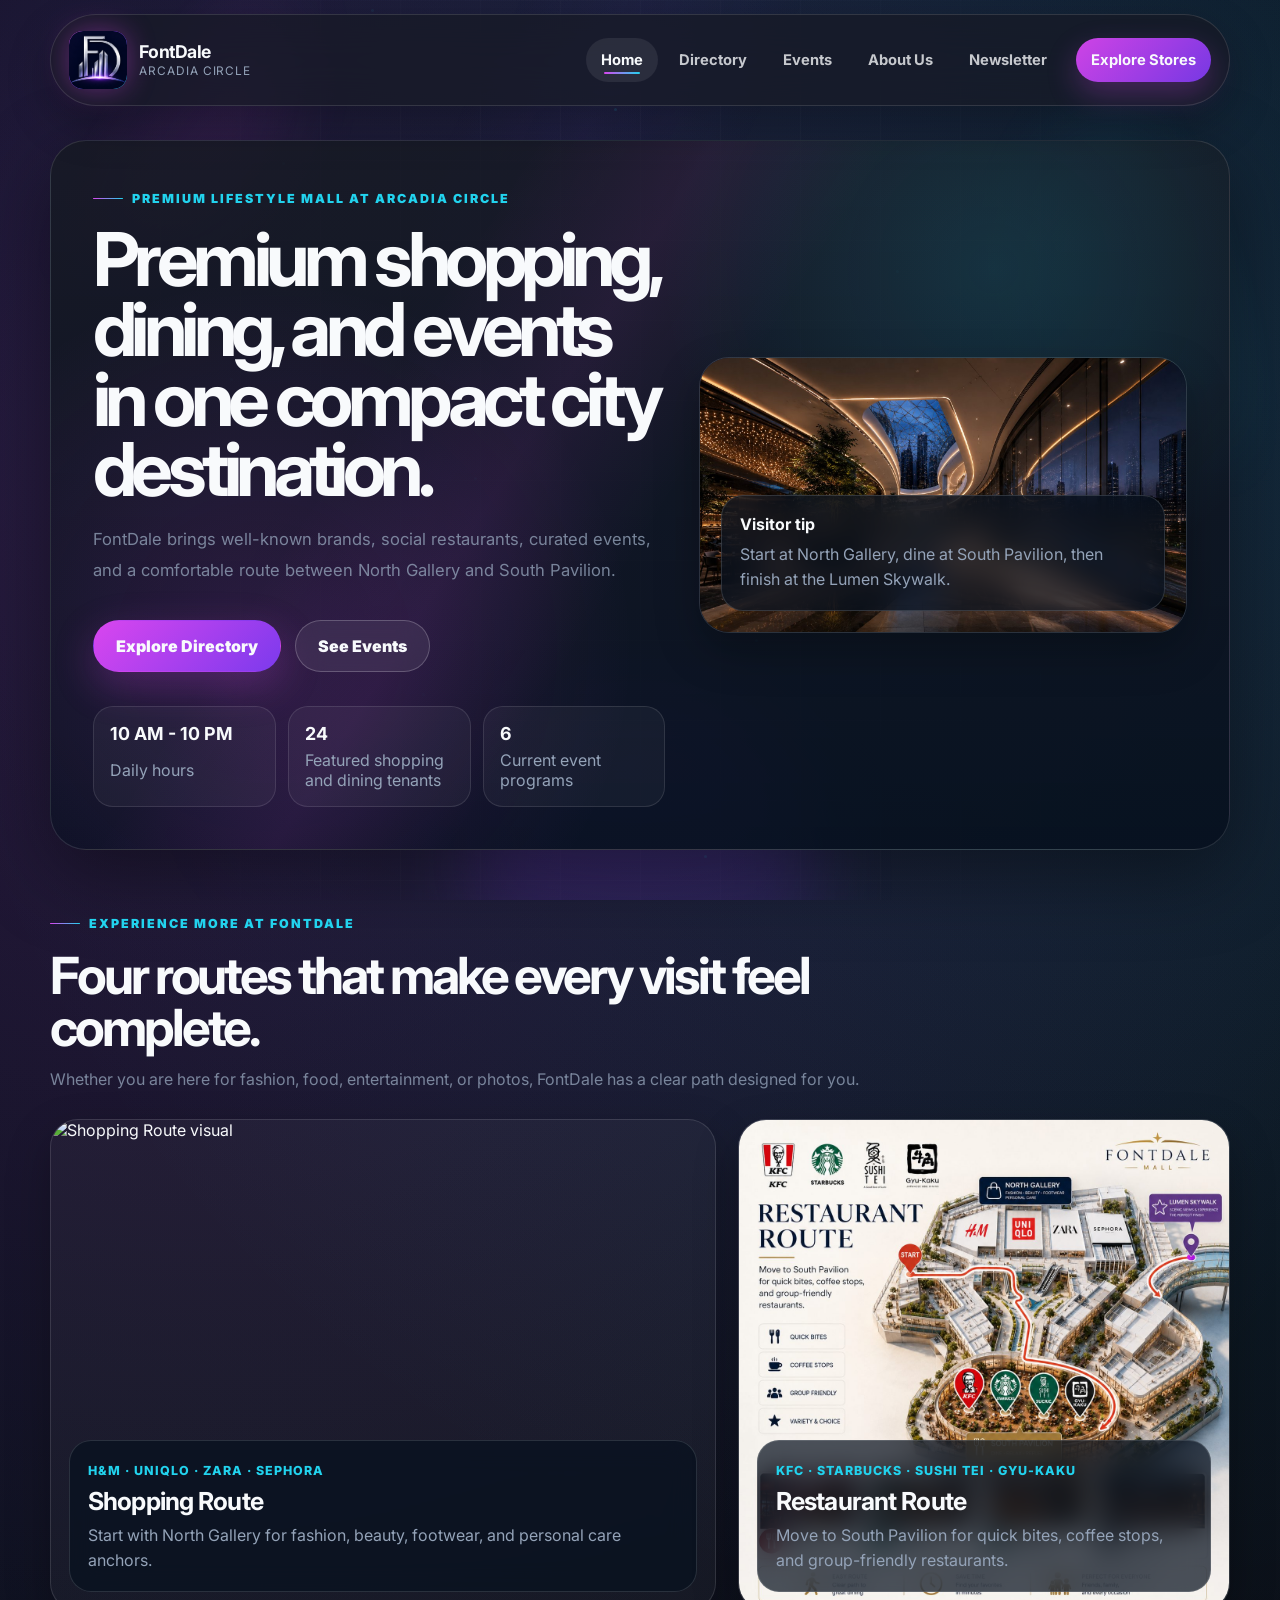
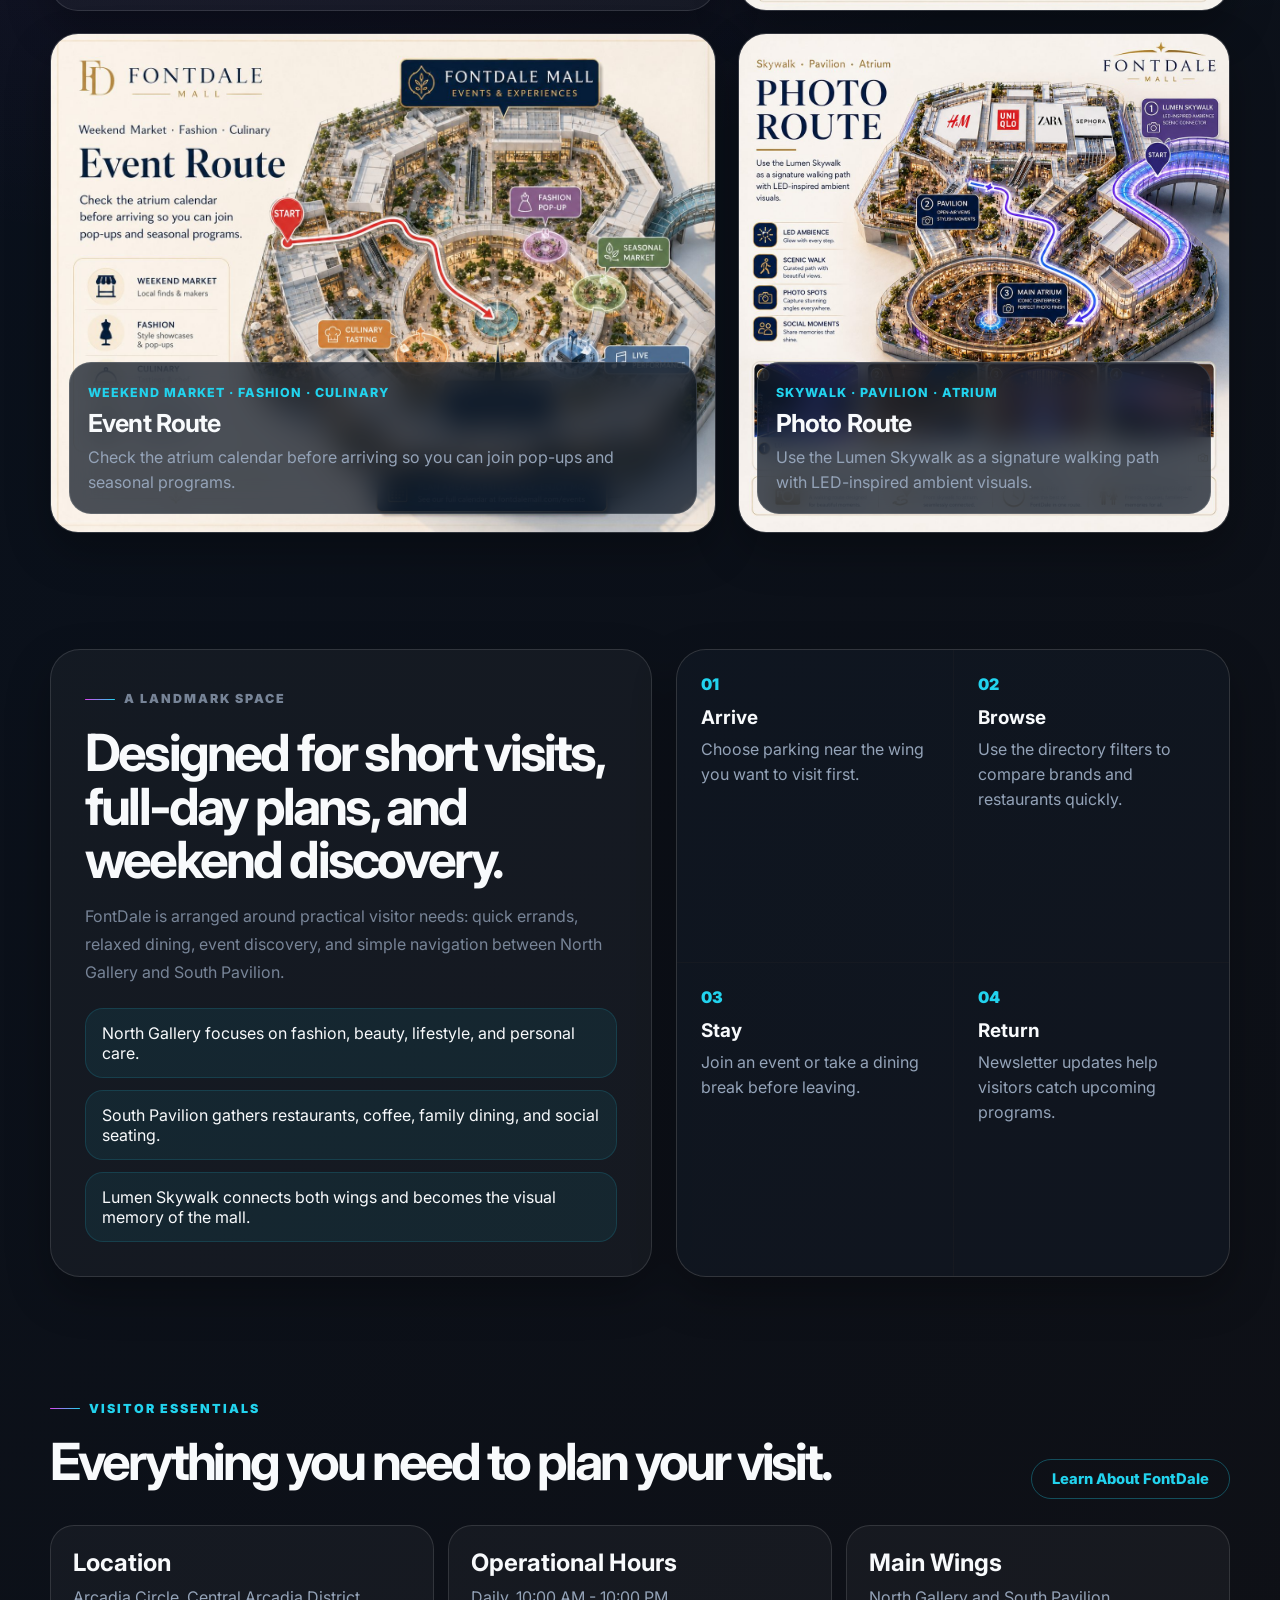
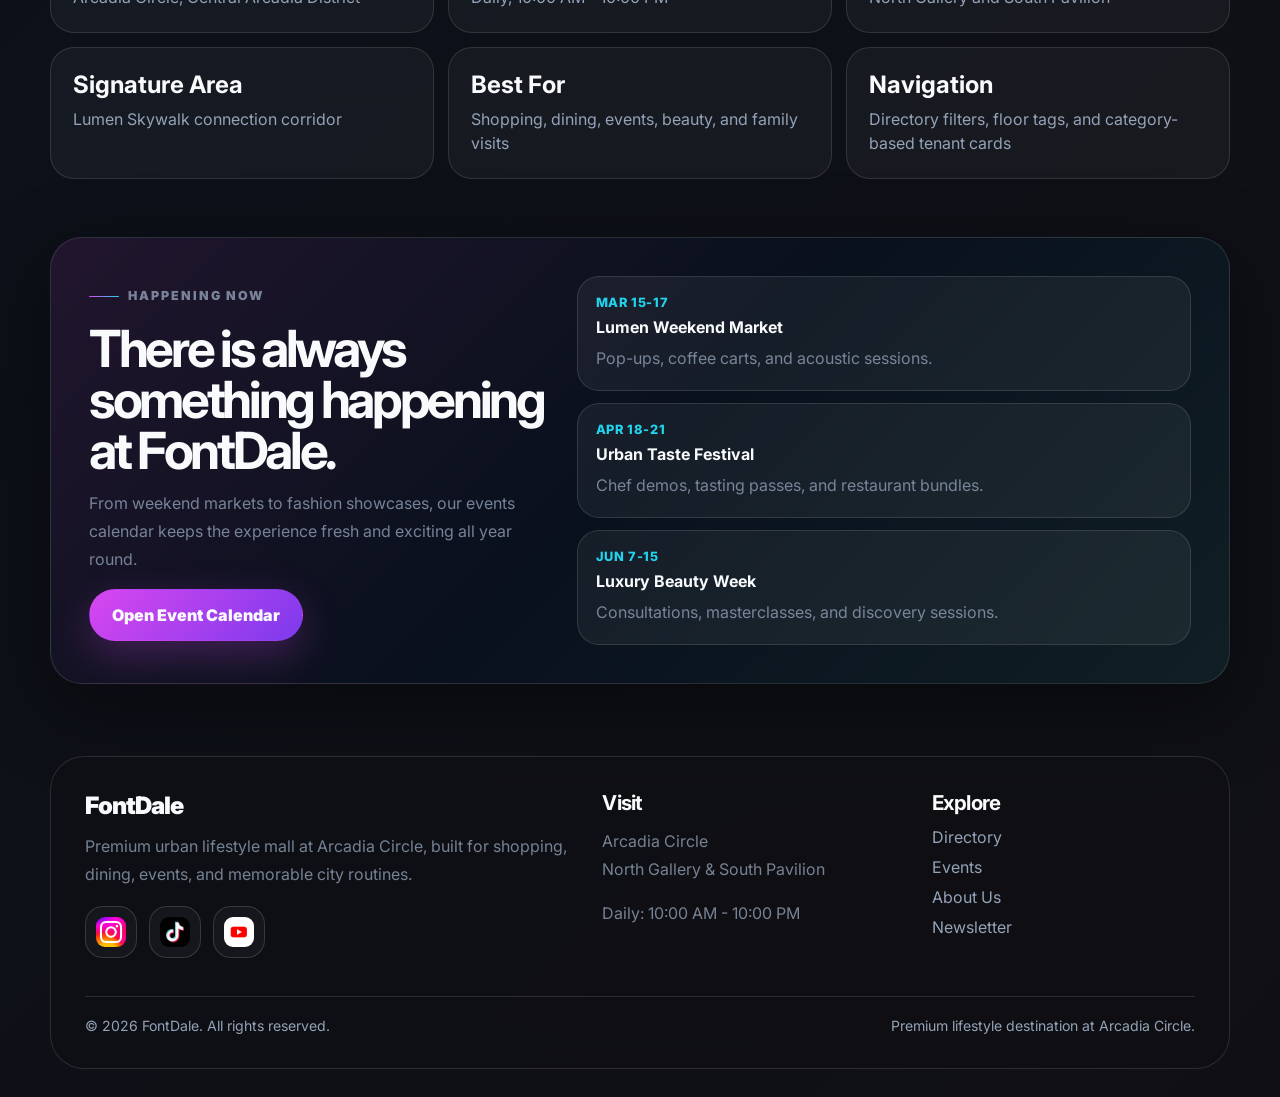
==== index.html @ 08562290 "Add files via upload" ====
<!DOCTYPE html>
<html lang="en">
<head>
  <meta charset="UTF-8">
  <meta name="viewport" content="width=device-width, initial-scale=1.0">
  <meta name="description" content="FontDale is a premium lifestyle mall at Arcadia Circle featuring shopping, dining, events, and the signature Lumen Skywalk experience.">
  <meta property="og:title" content="FontDale — Premium Lifestyle Mall">
  <meta property="og:description" content="Shopping, dining, and events in one compact city destination at Arcadia Circle.">
  <meta property="og:type" content="website">
  <link rel="icon" href="data:image/svg+xml,<svg xmlns='http://www.w3.org/2000/svg' viewBox='0 0 100 100'><rect rx='20' width='100' height='100' fill='%23d946ef'/><text x='50' y='68' text-anchor='middle' font-size='52' font-weight='900' fill='white'>FD</text></svg>">
  <link rel="preconnect" href="https://fonts.googleapis.com">
  <link rel="preconnect" href="https://fonts.gstatic.com" crossorigin>
  <link href="https://fonts.googleapis.com/css2?family=Inter:wght@400;500;600;700;800;900&display=swap" rel="stylesheet">
  <link rel="stylesheet" href="css/style.css">
  <title>Home | FontDale</title>
</head>
<body>
  <div class="ambient-bg" aria-hidden="true">
    <span class="orb orb-one"></span>
    <span class="orb orb-two"></span>
    <span class="orb orb-three"></span>
    <span class="grid-haze"></span>
  </div>
  <header class="site-header compact-header" id="siteHeader">
  <a class="brand" href="index.html" aria-label="FontDale Home">
    <span class="brand-mark">
    <img src="assets/Logo(FontDale)-Ai.png" alt="FontDale Logo" class="brand-logo-img">
</span>
    <span class="brand-copy"><strong>FontDale</strong><small>Arcadia Circle</small></span>
  </a>
  <button class="menu-toggle" id="menuToggle" aria-label="Open navigation" aria-expanded="false">
    <span></span><span></span><span></span>
  </button>
  <nav class="main-nav" id="mainNav" aria-label="Main navigation">
    <a class="nav-link active" href="index.html">Home</a><a class="nav-link " href="directory.html">Directory</a><a class="nav-link " href="events.html">Events</a><a class="nav-link " href="about.html">About Us</a><a class="nav-link " href="newsletter.html">Newsletter</a>
    <a class="nav-cta" href="directory.html">Explore Stores</a>
  </nav>
</header>
<a class="skip-link" href="#main-content">Skip to content</a>
<main id="main-content">
  <section class="fd-hero fd-home-hero reveal-on-scroll">
    <div class="fd-hero-copy">
      <p class="eyebrow">Premium lifestyle mall at Arcadia Circle</p>
      <h1>Premium shopping, dining, and events in one compact city destination.</h1>
      <p class="hero-lead">FontDale brings well-known brands, social restaurants, curated events, and a comfortable route between North Gallery and South Pavilion.</p>
      <div class="hero-actions">
        <a class="btn btn-primary magnetic" href="directory.html">Explore Directory</a>
        <a class="btn btn-secondary magnetic" href="events.html">See Events</a>
      </div>
      <div class="fd-hero-stats">
        <span><strong>10 AM - 10 PM</strong> Daily hours</span>
        <span><strong>24</strong> Featured shopping and dining tenants</span>
        <span><strong>6</strong> Current event programs</span>
      </div>
    </div>
    <div class="fd-hero-visual">
      <img src="assets/VisitorTip(Home).jpg" alt="FontDale mall visual">
      <div class="fd-floating-note shimmer-card">
        <strong>Visitor tip</strong>
        <span>Start at North Gallery, dine at South Pavilion, then finish at the Lumen Skywalk.</span>
      </div>
    </div>
  </section>

  <section class="fd-section reveal-on-scroll">
    <div class="fd-section-title">
      <p class="eyebrow">Experience more at FontDale</p>
      <h2>Four routes that make every visit feel complete.</h2>
      <p>Whether you are here for fashion, food, entertainment, or photos, FontDale has a clear path designed for you.</p>
    </div>
    <div class="fd-card-mosaic">
      <article class="fd-image-card hover-lift reveal-on-scroll">
  <img src="assets/ShoppingRoute(Home)-Ai.png" alt="Shopping Route visual">
  <div>
    <span>H&amp;M · UNIQLO · ZARA · Sephora</span>
    <h3>Shopping Route</h3>
    <p>Start with North Gallery for fashion, beauty, footwear, and personal care anchors.</p>
  </div>
</article><article class="fd-image-card hover-lift reveal-on-scroll">
  <img src="assets/RestaurantRoute(Home)-Ai.jpg" alt="Restaurant Route visual">
  <div>
    <span>KFC · Starbucks · Sushi Tei · Gyu-Kaku</span>
    <h3>Restaurant Route</h3>
    <p>Move to South Pavilion for quick bites, coffee stops, and group-friendly restaurants.</p>
  </div>
</article><article class="fd-image-card hover-lift reveal-on-scroll">
  <img src="assets/EventRoute(Home)-Ai.jpg" alt="Event Route visual">
  <div>
    <span>Weekend Market · Fashion · Culinary</span>
    <h3>Event Route</h3>
    <p>Check the atrium calendar before arriving so you can join pop-ups and seasonal programs.</p>
  </div>
</article><article class="fd-image-card hover-lift reveal-on-scroll">
  <img src="assets/PhotoRoute(Home)-Ai.jpg" alt="Photo Route visual">
  <div>
    <span>Skywalk · Pavilion · Atrium</span>
    <h3>Photo Route</h3>
    <p>Use the Lumen Skywalk as a signature walking path with LED-inspired ambient visuals.</p>
  </div>
</article>
    </div>
  </section>

  <section class="fd-section fd-split-story reveal-on-scroll">
    <div class="fd-story-panel">
      <p class="eyebrow">A landmark space</p>
      <h2>Designed for short visits, full-day plans, and weekend discovery.</h2>
      <p>FontDale is arranged around practical visitor needs: quick errands, relaxed dining, event discovery, and simple navigation between North Gallery and South Pavilion.</p>
      <ul class="fd-check-list">
        <li>North Gallery focuses on fashion, beauty, lifestyle, and personal care.</li>
        <li>South Pavilion gathers restaurants, coffee, family dining, and social seating.</li>
        <li>Lumen Skywalk connects both wings and becomes the visual memory of the mall.</li>
      </ul>
    </div>
    <div class="fd-mini-guide">
      <article><span>01</span><strong>Arrive</strong><p>Choose parking near the wing you want to visit first.</p></article>
      <article><span>02</span><strong>Browse</strong><p>Use the directory filters to compare brands and restaurants quickly.</p></article>
      <article><span>03</span><strong>Stay</strong><p>Join an event or take a dining break before leaving.</p></article>
      <article><span>04</span><strong>Return</strong><p>Newsletter updates help visitors catch upcoming programs.</p></article>
    </div>
  </section>

  <section class="fd-section reveal-on-scroll">
    <div class="fd-section-title inline-title">
      <div>
        <p class="eyebrow">Visitor essentials</p>
        <h2>Everything you need to plan your visit.</h2>
      </div>
      <a href="about.html" class="text-link">Learn About FontDale</a>
    </div>
    <div class="fd-info-grid">
      <article><strong>Location</strong><span>Arcadia Circle, Central Arcadia District</span></article>
      <article><strong>Operational Hours</strong><span>Daily, 10:00 AM - 10:00 PM</span></article>
      <article><strong>Main Wings</strong><span>North Gallery and South Pavilion</span></article>
      <article><strong>Signature Area</strong><span>Lumen Skywalk connection corridor</span></article>
      <article><strong>Best For</strong><span>Shopping, dining, events, beauty, and family visits</span></article>
      <article><strong>Navigation</strong><span>Directory filters, floor tags, and category-based tenant cards</span></article>
    </div>
  </section>

  <section class="fd-section fd-event-preview reveal-on-scroll">
    <div>
      <p class="eyebrow">Happening now</p>
      <h2>There is always something happening at FontDale.</h2>
      <p>From weekend markets to fashion showcases, our events calendar keeps the experience fresh and exciting all year round.</p>
      <a class="btn btn-primary magnetic" href="events.html">Open Event Calendar</a>
    </div>
    <div class="fd-preview-list">
      <article><span>Mar 15-17</span><strong>Lumen Weekend Market</strong><p>Pop-ups, coffee carts, and acoustic sessions.</p></article>
      <article><span>Apr 18-21</span><strong>Urban Taste Festival</strong><p>Chef demos, tasting passes, and restaurant bundles.</p></article>
      <article><span>Jun 7-15</span><strong>Luxury Beauty Week</strong><p>Consultations, masterclasses, and discovery sessions.</p></article>
    </div>
  </section>
</main>
  <footer class="site-footer compact-footer">
  <div class="footer-grid">
    <div>
      <a class="footer-brand" href="index.html">FontDale</a>
      <p>Premium urban lifestyle mall at Arcadia Circle, built for shopping, dining, events, and memorable city routines.</p>
      <div class="social-row" aria-label="Social links">
        <a href="#" aria-label="Instagram">
    <img src="assets/Instagram(Logo).jpg" alt="Instagram">
  </a>

  <a href="#" aria-label="TikTok">
    <img src="assets/Tiktok(Logo).jpg" alt="TikTok">
  </a>

  <a href="#" aria-label="YouTube">
    <img src="assets/Youtube(Logo).jpg" alt="YouTube">
  </a>
      </div>
    </div>
    <div>
      <h3>Visit</h3>
      <p>Arcadia Circle<br>North Gallery &amp; South Pavilion</p>
      <p>Daily: 10:00 AM - 10:00 PM</p>
    </div>
    <div>
      <h3>Explore</h3>
      <a href="directory.html">Directory</a>
      <a href="events.html">Events</a>
      <a href="about.html">About Us</a>
      <a href="newsletter.html">Newsletter</a>
    </div>
  </div>
  <div class="footer-bottom">
    <span>© 2026 FontDale. All rights reserved.</span>
    <span>Premium lifestyle destination at Arcadia Circle.</span>
  </div>
</footer>
<script src="js/script.js"></script>
</body>
</html>
---- css/style.css ----
:root {
  --deep-navy: #07111f;
  --charcoal: #101014;
  --glass: #171a24;
  --magenta: #d946ef;
  --violet: #7c3aed;
  --cyan: #22d3ee;
  --white: #f8fafc;
  --gray: #94a3b8;
  --muted: rgba(148, 163, 184, 0.78);
  --line: rgba(248, 250, 252, 0.12);
  --line-strong: rgba(248, 250, 252, 0.22);
  --shadow: 0 24px 80px rgba(0, 0, 0, 0.42);
  --soft-shadow: 0 18px 44px rgba(0, 0, 0, 0.28);
  --radius-xl: 34px;
  --radius-lg: 26px;
  --radius-md: 18px;
  --header-height: 84px;
  --container: min(1180px, calc(100% - 40px));
}

* {
  box-sizing: border-box;
}

html {
  scroll-behavior: smooth;
}

body {
  margin: 0;
  min-height: 100vh;
  font-family: "Inter", Arial, sans-serif;
  color: var(--white);
  background:
    radial-gradient(circle at 16% 12%, rgba(217, 70, 239, 0.16), transparent 34%),
    radial-gradient(circle at 86% 10%, rgba(34, 211, 238, 0.13), transparent 30%),
    linear-gradient(135deg, var(--deep-navy), var(--charcoal));
  overflow-x: hidden;
}

a {
  color: inherit;
  text-decoration: none;
}

img {
  display: block;
  width: 100%;
  max-width: 100%;
}

button,
input,
select {
  font: inherit;
}

button {
  cursor: pointer;
}

::selection {
  background: rgba(217, 70, 239, 0.42);
  color: var(--white);
}

.skip-link {
  position: fixed;
  top: -100%;
  left: 16px;
  z-index: 100;
  padding: 12px 20px;
  border-radius: 999px;
  color: var(--white);
  background: linear-gradient(135deg, var(--magenta), var(--violet));
  font-weight: 800;
  font-size: 0.92rem;
  transition: top 200ms ease;
}

.skip-link:focus {
  top: 16px;
}

.ambient-bg {
  position: fixed;
  inset: 0;
  z-index: -2;
  overflow: hidden;
  pointer-events: none;
  background:
    linear-gradient(rgba(248, 250, 252, 0.035) 1px, transparent 1px),
    linear-gradient(90deg, rgba(248, 250, 252, 0.035) 1px, transparent 1px);
  background-size: 80px 80px;
  mask-image: radial-gradient(circle at center, black 30%, transparent 82%);
}

.orb {
  position: absolute;
  width: 360px;
  height: 360px;
  border-radius: 999px;
  filter: blur(40px);
  opacity: 0.38;
  animation: orbDrift 14s ease-in-out infinite alternate;
}

.orb-one {
  top: -120px;
  left: -80px;
  background: var(--magenta);
}

.orb-two {
  right: -120px;
  top: 80px;
  background: var(--cyan);
  animation-duration: 17s;
}

.orb-three {
  left: 36%;
  bottom: -160px;
  background: var(--violet);
  animation-duration: 20s;
}

.grid-haze {
  position: absolute;
  inset: 0;
  background: linear-gradient(115deg, transparent 0 30%, rgba(124, 58, 237, 0.08) 38%, transparent 48% 100%);
  animation: ribbonSweep 10s linear infinite;
}

.micro-light {
  position: absolute;
  width: 3px;
  height: 3px;
  border-radius: 50%;
  background: var(--cyan);
  opacity: 0.2;
  animation: microPulse 4.5s ease-in-out infinite;
}

.site-header {
  position: sticky;
  top: 14px;
  z-index: 20;
  width: var(--container);
  min-height: var(--header-height);
  margin: 14px auto 0;
  display: flex;
  align-items: center;
  justify-content: space-between;
  gap: 22px;
  padding: 16px 18px;
  border: 1px solid var(--line);
  border-radius: 999px;
  background: rgba(23, 26, 36, 0.72);
  backdrop-filter: blur(22px);
  box-shadow: var(--soft-shadow);
  transition:
    transform 240ms ease,
    background 240ms ease,
    border-color 240ms ease,
    box-shadow 240ms ease;
}

.site-header.is-scrolled {
  background: rgba(16, 16, 20, 0.86);
  border-color: rgba(34, 211, 238, 0.22);
  box-shadow: 0 18px 60px rgba(0, 0, 0, 0.48);
}

.brand {
  display: inline-flex;
  align-items: center;
  gap: 12px;
  min-width: max-content;
}

.brand-mark {
  display: grid;
  place-items: center;
  width: 52px;
  height: 52px;
  border-radius: 18px;
  font-weight: 900;
  letter-spacing: -0.08em;
  color: var(--white);
  background:
    radial-gradient(circle at 20% 20%, rgba(248, 250, 252, 0.24), transparent 25%),
    linear-gradient(135deg, var(--magenta), var(--violet), var(--cyan));
  box-shadow: 0 0 28px rgba(217, 70, 239, 0.38);
}

.brand-copy {
  display: grid;
  line-height: 1.05;
}

.brand-copy strong {
  font-size: 1.1rem;
  letter-spacing: -0.03em;
}

.brand-copy small {
  margin-top: 4px;
  color: var(--gray);
  font-size: 0.74rem;
  letter-spacing: 0.08em;
  text-transform: uppercase;
}

.main-nav {
  display: flex;
  align-items: center;
  justify-content: flex-end;
  gap: 6px;
}

.nav-link,
.nav-cta {
  position: relative;
  display: inline-flex;
  align-items: center;
  justify-content: center;
  min-height: 44px;
  padding: 0 15px;
  border-radius: 999px;
  color: rgba(248, 250, 252, 0.78);
  font-weight: 700;
  font-size: 0.92rem;
  transition:
    color 220ms ease,
    background 220ms ease,
    transform 220ms ease;
}

.nav-link::after {
  content: "";
  position: absolute;
  left: 18px;
  right: 18px;
  bottom: 8px;
  height: 2px;
  border-radius: 2px;
  background: linear-gradient(90deg, var(--magenta), var(--cyan));
  transform: scaleX(0);
  transform-origin: center;
  transition: transform 220ms ease;
}

.nav-link:hover,
.nav-link.active {
  color: var(--white);
  background: rgba(248, 250, 252, 0.08);
}

.nav-link:hover::after,
.nav-link.active::after {
  transform: scaleX(1);
}

.nav-cta {
  margin-left: 8px;
  color: var(--white);
  background: linear-gradient(135deg, rgba(217, 70, 239, 0.95), rgba(124, 58, 237, 0.95));
  box-shadow: 0 12px 30px rgba(217, 70, 239, 0.26);
}

.nav-cta:hover {
  transform: translateY(-2px);
  box-shadow: 0 16px 36px rgba(34, 211, 238, 0.18);
}

.menu-toggle {
  display: none;
  width: 48px;
  height: 48px;
  border: 1px solid var(--line);
  border-radius: 16px;
  color: var(--white);
  background: rgba(248, 250, 252, 0.06);
}

.menu-toggle span {
  display: block;
  width: 20px;
  height: 2px;
  margin: 5px auto;
  border-radius: 999px;
  background: var(--white);
  transition: transform 220ms ease, opacity 220ms ease;
}

.menu-toggle.is-active span:nth-child(1) {
  transform: translateY(7px) rotate(45deg);
}

.menu-toggle.is-active span:nth-child(2) {
  opacity: 0;
}

.menu-toggle.is-active span:nth-child(3) {
  transform: translateY(-7px) rotate(-45deg);
}

main {
  position: relative;
}

.section-pad,
.newsletter-layout {
  width: var(--container);
  margin-inline: auto;
}


.eyebrow {
  display: inline-flex;
  align-items: center;
  gap: 9px;
  margin: 0 0 16px;
  color: var(--cyan);
  font-size: 0.78rem;
  font-weight: 900;
  letter-spacing: 0.16em;
  text-transform: uppercase;
}

.eyebrow::before {
  content: "";
  width: 30px;
  height: 1px;
  border-radius: 999px;
  background: linear-gradient(90deg, var(--magenta), var(--cyan));
}

h1,
h2,
h3,
p {
  margin-top: 0;
}

h1 {
  margin-bottom: 22px;
  font-size: clamp(3rem, 7vw, 6.6rem);
  line-height: 0.93;
  letter-spacing: -0.085em;
}

h2 {
  margin-bottom: 14px;
  font-size: clamp(2rem, 4vw, 4.4rem);
  line-height: 0.96;
  letter-spacing: -0.065em;
}

h3 {
  margin-bottom: 10px;
  font-size: 1.28rem;
  line-height: 1.15;
  letter-spacing: -0.035em;
}

p {
  color: var(--muted);
  line-height: 1.75;
}

.hero-lead {
  max-width: 650px;
  font-size: 1.13rem;
}

.hero-actions {
  display: flex;
  align-items: center;
  flex-wrap: wrap;
  gap: 14px;
  margin: 34px 0;
}

.btn {
  position: relative;
  isolation: isolate;
  display: inline-flex;
  align-items: center;
  justify-content: center;
  min-height: 52px;
  padding: 0 22px;
  border-radius: 999px;
  border: 1px solid transparent;
  overflow: hidden;
  font-weight: 900;
  transition:
    transform 220ms ease,
    box-shadow 220ms ease,
    border-color 220ms ease;
}

.btn::before {
  content: "";
  position: absolute;
  inset: 0;
  z-index: -1;
  opacity: 0;
  background: linear-gradient(90deg, transparent, rgba(248, 250, 252, 0.35), transparent);
  transform: translateX(-100%);
  transition: opacity 220ms ease;
}

.btn:hover::before {
  opacity: 1;
  animation: sheen 900ms ease;
}

.btn-primary {
  color: var(--white);
  background: linear-gradient(135deg, var(--magenta), var(--violet));
  box-shadow: 0 14px 40px rgba(217, 70, 239, 0.25);
}

.btn-secondary {
  color: var(--white);
  border-color: var(--line-strong);
  background: rgba(248, 250, 252, 0.07);
  backdrop-filter: blur(14px);
}

.btn:hover {
  transform: translateY(-3px);
}

.section-pad {
  padding: 70px 0;
}

.filter-bar {
  display: flex;
  justify-content: center;
  flex-wrap: wrap;
  gap: 10px;
  margin-top: 30px;
}

.filter-chip {
  min-height: 44px;
  padding: 0 18px;
  border: 1px solid var(--line);
  border-radius: 999px;
  color: var(--white);
  background: rgba(248, 250, 252, 0.07);
  transition:
    transform 220ms ease,
    background 220ms ease,
    border-color 220ms ease,
    box-shadow 220ms ease;
}

.filter-chip:hover,
.filter-chip.active {
  transform: translateY(-2px);
  border-color: rgba(34, 211, 238, 0.46);
  background: linear-gradient(135deg, rgba(217, 70, 239, 0.30), rgba(34, 211, 238, 0.16));
  box-shadow: 0 12px 26px rgba(34, 211, 238, 0.12);
}

.directory-section {
  transition: opacity 260ms ease, transform 260ms ease;
}

.directory-section.is-hidden {
  display: none;
}


.directory-card {
  border-radius: var(--radius-lg);
  overflow: hidden;
  transform-origin: center;
  transition:
    opacity 250ms ease,
    transform 250ms ease,
    border-color 250ms ease,
    box-shadow 250ms ease;
}

.directory-card:hover {
  border-color: rgba(34, 211, 238, 0.28);
  box-shadow: 0 28px 80px rgba(0, 0, 0, 0.42);
}

.directory-card.is-filtered-out {
  opacity: 0.18;
  transform: scale(0.98);
}

.category-label {
  display: inline-flex;
  margin-bottom: 12px;
  padding: 7px 10px;
  border-radius: 999px;
  color: var(--cyan);
  background: rgba(34, 211, 238, 0.08);
  border: 1px solid rgba(34, 211, 238, 0.18);
  font-size: 0.75rem;
  font-weight: 900;
}

.text-link {
  display: inline-flex;
  align-items: center;
  gap: 6px;
  padding: 10px 20px;
  border-radius: 999px;
  border: 1px solid rgba(34, 211, 238, 0.32);
  color: var(--cyan);
  font-weight: 800;
  font-size: 0.92rem;
  white-space: nowrap;
  transition: transform 220ms ease, background 220ms ease, color 220ms ease, border-color 220ms ease;
}

.text-link:hover {
  transform: translateY(-2px);
  background: rgba(34, 211, 238, 0.10);
  border-color: rgba(34, 211, 238, 0.52);
  color: var(--white);
}

.compact-footer {
  margin-top: 48px;
}

.newsletter-layout {
  display: grid;
  grid-template-columns: 0.9fr 1.1fr;
  gap: 38px;
  align-items: start;
  padding-top: 90px;
}

.newsletter-copy {
  position: sticky;
  top: 120px;
}

.newsletter-copy h1 {
  font-size: clamp(3rem, 6vw, 5.8rem);
}

.newsletter-copy img {
  margin: 26px 0 20px;
}

.hint-stack {
  display: grid;
  gap: 10px;
}

.hint-stack span {
  padding: 13px 15px;
  border: 1px solid var(--line);
  border-radius: 16px;
  color: var(--gray);
  background: rgba(248, 250, 252, 0.05);
}

.newsletter-form {
  display: grid;
  gap: 18px;
  padding: 30px;
  border-radius: var(--radius-xl);
  border: 1px solid rgba(248, 250, 252, 0.12);
  background:
    radial-gradient(circle at 80% 10%, rgba(217, 70, 239, 0.10), transparent 40%),
    rgba(255, 255, 255, 0.035);
  box-shadow: var(--soft-shadow);
}

.form-submit {
  width: 100%;
  margin-top: 8px;
}

.newsletter-form h2 {
  font-size: clamp(1.8rem, 3vw, 2.8rem);
}

.form-group {
  display: grid;
  gap: 9px;
}

.form-group label,
.preference-group legend {
  color: var(--white);
  font-weight: 800;
}

.form-group input,
.form-group select {
  width: 100%;
  min-height: 54px;
  padding: 0 16px;
  border: 1px solid var(--line);
  border-radius: 16px;
  color: var(--white);
  outline: none;
  background: rgba(7, 17, 31, 0.58);
  transition:
    border-color 220ms ease,
    box-shadow 220ms ease,
    background 220ms ease;
}

.form-group input:focus,
.form-group select:focus {
  border-color: rgba(34, 211, 238, 0.58);
  box-shadow: 0 0 0 4px rgba(34, 211, 238, 0.12);
  background: rgba(7, 17, 31, 0.84);
}

.form-group input.has-error,
.form-group select.has-error {
  border-color: rgba(217, 70, 239, 0.92);
  box-shadow: 0 0 0 4px rgba(217, 70, 239, 0.12);
}

.preference-group {
  margin: 0;
  padding: 16px;
  border: 1px solid var(--line);
  border-radius: 18px;
}

.preference-group label,
.check-group label {
  display: flex;
  align-items: center;
  gap: 10px;
  color: var(--gray);
  font-weight: 700;
}

.preference-group input,
.check-group input {
  width: 18px;
  min-height: 18px;
  accent-color: var(--magenta);
}

.error-message {
  min-height: 18px;
  color: #f0abfc;
  font-size: 0.82rem;
}

.success-box {
  display: none;
  padding: 16px;
  border: 1px solid rgba(34, 211, 238, 0.32);
  border-radius: 18px;
  color: var(--white);
  background: rgba(34, 211, 238, 0.10);
}

.success-box.is-visible {
  display: block;
  animation: successPop 420ms ease both;
}

.site-footer {
  width: var(--container);
  margin: 72px auto 28px;
  padding: 34px;
  border: 1px solid var(--line);
  border-radius: 34px;
  background: rgba(16, 16, 20, 0.72);
  backdrop-filter: blur(18px);
}

.footer-grid {
  display: grid;
  grid-template-columns: 1.3fr 0.8fr 0.7fr;
  gap: 28px;
}

.footer-brand {
  display: inline-flex;
  margin-bottom: 12px;
  font-size: 1.5rem;
  font-weight: 900;
  letter-spacing: -0.04em;
}

.site-footer h3 {
  margin-bottom: 12px;
}

.site-footer a:not(.footer-brand) {
  display: block;
  margin-bottom: 10px;
  color: var(--gray);
  transition: color 220ms ease, transform 220ms ease;
}

.site-footer a:not(.footer-brand):hover {
  color: var(--cyan);
  transform: translateX(3px);
}

.social-row {
  display: flex;
  gap: 10px;
  margin-top: 18px;
}

.social-row a {
  display: grid !important;
  place-items: center;
  width: 42px;
  height: 42px;
  border: 1px solid var(--line);
  border-radius: 15px;
  color: var(--white) !important;
  background: rgba(248, 250, 252, 0.06);
}

.footer-bottom {
  display: flex;
  justify-content: space-between;
  gap: 18px;
  margin-top: 28px;
  padding-top: 20px;
  border-top: 1px solid var(--line);
  color: var(--gray);
  font-size: 0.88rem;
}

.reveal-on-scroll {
  opacity: 0;
  transform: translateY(26px) scale(0.985);
  transition:
    opacity 640ms ease var(--reveal-delay, 0ms),
    transform 640ms ease var(--reveal-delay, 0ms);
}

.reveal-on-scroll.is-visible {
  opacity: 1;
  transform: translateY(0) scale(1);
}

.hover-lift {
  transition:
    transform 240ms ease,
    border-color 240ms ease,
    box-shadow 240ms ease;
}

.hover-lift:hover {
  transform: translateY(-8px);
}

.float-slow {
  animation: floatSlow 6.8s ease-in-out infinite;
}

.shimmer-card {
  overflow: hidden;
}

.shimmer-card::after {
  content: "";
  position: absolute;
  inset: -20% auto -20% -40%;
  width: 34%;
  background: linear-gradient(90deg, transparent, rgba(248, 250, 252, 0.16), transparent);
  transform: rotate(12deg);
  animation: shimmerPass 3.6s ease-in-out infinite;
}

.pulse-in {
  animation: pulseIn 340ms ease both;
}

@keyframes orbDrift {
  from {
    transform: translate3d(0, 0, 0) scale(1);
  }
  to {
    transform: translate3d(40px, 34px, 0) scale(1.12);
  }
}

@keyframes ribbonSweep {
  from {
    transform: translateX(-12%);
  }
  to {
    transform: translateX(12%);
  }
}

@keyframes microPulse {
  0%, 100% {
    opacity: 0.12;
    transform: scale(0.8);
  }
  50% {
    opacity: 0.66;
    transform: scale(1.8);
  }
}

@keyframes sheen {
  from {
    transform: translateX(-100%);
  }
  to {
    transform: translateX(100%);
  }
}

@keyframes floatSlow {
  0%, 100% {
    transform: translateY(0) rotate(0deg);
  }
  50% {
    transform: translateY(-14px) rotate(0.6deg);
  }
}

@keyframes slowGlow {
  from {
    opacity: 0.35;
    transform: translateX(-4%) rotate(-7deg);
  }
  to {
    opacity: 0.85;
    transform: translateX(8%) rotate(-7deg);
  }
}

@keyframes shimmerPass {
  0% {
    transform: translateX(0) rotate(12deg);
    opacity: 0;
  }
  30% {
    opacity: 1;
  }
  100% {
    transform: translateX(420%) rotate(12deg);
    opacity: 0;
  }
}

@keyframes pulseIn {
  from {
    transform: scale(0.98);
    opacity: 0.6;
  }
  to {
    transform: scale(1);
    opacity: 1;
  }
}

@keyframes successPop {
  from {
    transform: translateY(10px) scale(0.98);
    opacity: 0;
  }
  to {
    transform: translateY(0) scale(1);
    opacity: 1;
  }
}

@media screen and (max-width: 980px) {
  :root {
    --container: min(100% - 28px, 760px);
  }

  .site-header {
    border-radius: 26px;
    align-items: center;
  }

  .menu-toggle {
    display: block;
  }

  .main-nav {
    position: absolute;
    left: 0;
    right: 0;
    top: calc(100% + 12px);
    display: grid;
    gap: 8px;
    padding: 14px;
    border: 1px solid var(--line);
    border-radius: 26px;
    background: rgba(16, 16, 20, 0.96);
    box-shadow: var(--shadow);
    transform: translateY(-10px) scale(0.98);
    opacity: 0;
    pointer-events: none;
    transition: opacity 220ms ease, transform 220ms ease;
  }

  .main-nav.is-open {
    opacity: 1;
    transform: translateY(0) scale(1);
    pointer-events: auto;
  }

  .nav-link,
  .nav-cta {
    width: 100%;
    justify-content: flex-start;
  }

  .nav-cta {
    margin-left: 0;
  }


  .newsletter-layout {
    grid-template-columns: 1fr;
    padding-top: 60px;
  }

  .newsletter-copy {
    position: static;
  }

  .footer-grid {
    grid-template-columns: 1fr;
  }

  .footer-bottom {
    flex-direction: column;
  }
}

@media screen and (max-width: 540px) {
  :root {
    --container: min(100% - 22px, 390px);
    --header-height: 74px;
  }

  body {
    background:
      radial-gradient(circle at 50% 0%, rgba(217, 70, 239, 0.18), transparent 32%),
      linear-gradient(135deg, var(--deep-navy), var(--charcoal));
  }

  .site-header {
    top: 10px;
    margin-top: 10px;
    padding: 12px;
    min-height: 70px;
  }

  .brand-mark {
    width: 46px;
    height: 46px;
    border-radius: 16px;
  }

  .brand-copy small {
    display: none;
  }


  h1 {
    font-size: clamp(2.7rem, 16vw, 4.2rem);
    letter-spacing: -0.075em;
  }

  h2 {
    font-size: clamp(2rem, 12vw, 3.1rem);
  }

  .hero-lead {
    font-size: 1rem;
  }

  .hero-actions,
  .filter-bar {
    align-items: stretch;
  }

  .hero-actions .btn,
  .filter-chip {
    width: 100%;
  }


  .section-pad {
    padding: 48px 0;
  }


  .filter-bar {
    justify-content: stretch;
  }




  .newsletter-layout {
    padding-top: 48px;
    gap: 24px;
  }

  .newsletter-form {
    padding: 20px;
  }

  .hint-stack span {
    font-size: 0.88rem;
  }

  .text-link {
    width: 100%;
    justify-content: center;
  }
}

@media (prefers-reduced-motion: reduce) {
  *,
  *::before,
  *::after {
    animation-duration: 0.001ms !important;
    animation-iteration-count: 1 !important;
    scroll-behavior: auto !important;
    transition-duration: 0.001ms !important;
  }
}

.compact-header {
  top: 10px;
}

.fd-section {
  width: var(--container);
  margin: 0 auto;
  padding: 58px 0;
}

.fd-hero {
  width: var(--container);
  margin: 34px auto 0;
  min-height: 560px;
  display: grid;
  grid-template-columns: 1.08fr 0.92fr;
  align-items: center;
  gap: 34px;
  padding: 42px;
  border: 1px solid rgba(248, 250, 252, 0.12);
  border-radius: 36px;
  background:
    radial-gradient(circle at 80% 18%, rgba(34, 211, 238, 0.13), transparent 30%),
    radial-gradient(circle at 18% 72%, rgba(217, 70, 239, 0.14), transparent 34%),
    linear-gradient(180deg, rgba(23, 26, 36, 0.86), rgba(7, 17, 31, 0.92));
  box-shadow: var(--shadow);
  overflow: hidden;
  position: relative;
}

.fd-hero::before {
  content: "";
  position: absolute;
  inset: 0;
  background: linear-gradient(122deg, transparent 0 30%, rgba(217, 70, 239, 0.08), transparent 52% 100%);
  animation: fdHeroRibbon 11s ease-in-out infinite alternate;
  pointer-events: none;
}

.fd-hero-copy,
.fd-hero-visual,
.fd-directory-toolbox,
.fd-event-agenda {
  position: relative;
  z-index: 1;
}

.fd-hero-copy h1 {
  margin: 0 0 20px;
  font-size: clamp(2.7rem, 5.8vw, 5.8rem);
  line-height: 0.94;
  letter-spacing: -0.075em;
  max-width: 930px;
}

.fd-hero-copy .hero-lead {
  max-width: 720px;
  color: var(--muted);
  font-size: 1.04rem;
  line-height: 1.85;
}

.fd-hero-stats {
  display: grid;
  grid-template-columns: repeat(3, 1fr);
  gap: 12px;
  margin-top: 28px;
}

.fd-hero-stats span {
  display: grid;
  gap: 6px;
  padding: 16px;
  border: 1px solid rgba(248, 250, 252, 0.11);
  border-radius: 20px;
  background: rgba(255, 255, 255, 0.04);
  color: var(--gray);
  min-height: 86px;
}

.fd-hero-stats strong {
  color: var(--white);
  font-size: 1.12rem;
}

.fd-hero-visual {
  position: relative;
}

.fd-hero-visual img {
  border-radius: 30px;
  border: 1px solid rgba(248, 250, 252, 0.12);
  box-shadow: var(--soft-shadow);
  animation: fdFloat 7s ease-in-out infinite;
}

.fd-floating-note {
  position: absolute;
  left: 22px;
  right: 22px;
  bottom: 22px;
  display: grid;
  gap: 8px;
  padding: 18px;
  border-radius: 22px;
  border: 1px solid rgba(248, 250, 252, 0.14);
  background: rgba(7, 17, 31, 0.72);
  backdrop-filter: blur(14px);
}

.fd-floating-note span {
  color: var(--gray);
  line-height: 1.55;
}

.fd-section-title {
  max-width: 860px;
  margin-bottom: 26px;
}

.fd-section-title h2 {
  margin: 0 0 12px;
  font-size: clamp(2rem, 4vw, 3.6rem);
  line-height: 1;
  letter-spacing: -0.06em;
}

.fd-section-title p:not(.eyebrow) {
  color: var(--muted);
  line-height: 1.75;
}

.inline-title {
  max-width: none;
  display: flex;
  align-items: end;
  justify-content: space-between;
  gap: 22px;
}

.fd-card-mosaic {
  display: grid;
  grid-template-columns: 1.15fr 0.85fr;
  gap: 22px;
}

.fd-card-mosaic .fd-image-card:nth-child(1),
.fd-card-mosaic .fd-image-card:nth-child(4) {
  min-height: 360px;
}

.fd-card-mosaic .fd-image-card:nth-child(2),
.fd-card-mosaic .fd-image-card:nth-child(3) {
  min-height: 250px;
}

.fd-image-card {
  position: relative;
  overflow: hidden;
  min-height: 300px;
  border-radius: 28px;
  border: 1px solid rgba(248, 250, 252, 0.12);
  background: rgba(255, 255, 255, 0.035);
  box-shadow: var(--soft-shadow);
}

.fd-image-card img {
  height: 100%;
  min-height: inherit;
  object-fit: cover;
  transition: transform 520ms ease, filter 520ms ease;
}

.fd-image-card:hover img {
  transform: scale(1.045);
  filter: saturate(1.16) contrast(1.06);
}

.fd-image-card div {
  position: absolute;
  left: 18px;
  right: 18px;
  bottom: 18px;
  padding: 18px;
  border-radius: 22px;
  background: rgba(7, 17, 31, 0.72);
  border: 1px solid rgba(248, 250, 252, 0.13);
  backdrop-filter: blur(14px);
}

.fd-image-card span {
  display: inline-flex;
  color: var(--cyan);
  font-size: 0.78rem;
  font-weight: 800;
  letter-spacing: 0.08em;
  text-transform: uppercase;
}

.fd-image-card h3 {
  margin: 8px 0 8px;
  font-size: 1.55rem;
}

.fd-image-card p {
  margin: 0;
  color: var(--gray);
  line-height: 1.55;
}

.fd-split-story {
  display: grid;
  grid-template-columns: 1fr 0.92fr;
  gap: 24px;
  align-items: stretch;
}

.fd-story-panel,
.fd-mini-guide,
.fd-story-image,
.fd-founder-block,
.fd-event-agenda,
.fd-directory-toolbox {
  border: 1px solid rgba(248, 250, 252, 0.12);
  border-radius: 30px;
  background: rgba(255, 255, 255, 0.04);
  box-shadow: var(--soft-shadow);
}

.fd-story-panel {
  padding: 34px;
}

.fd-story-panel h2,
.fd-founder-block h2,
.fd-event-agenda h3,
.fd-directory-toolbox h3 {
  margin: 0 0 16px;
  font-size: clamp(2rem, 4vw, 3.2rem);
  line-height: 1.04;
  letter-spacing: -0.055em;
}

.fd-story-panel p,
.fd-founder-block p,
.fd-event-agenda p,
.fd-directory-toolbox p {
  color: var(--muted);
  line-height: 1.75;
}

.fd-check-list {
  display: grid;
  gap: 12px;
  margin: 22px 0 0;
  padding: 0;
  list-style: none;
}

.fd-check-list li {
  padding: 14px 16px;
  border-radius: 18px;
  background: rgba(34, 211, 238, 0.07);
  border: 1px solid rgba(34, 211, 238, 0.14);
  color: var(--white);
}

.fd-mini-guide {
  display: grid;
  grid-template-columns: repeat(2, 1fr);
  gap: 1px;
  overflow: hidden;
}

.fd-mini-guide article {
  padding: 24px;
  background: rgba(7, 17, 31, 0.36);
}

.fd-mini-guide span {
  display: inline-flex;
  color: var(--cyan);
  margin-bottom: 12px;
  font-weight: 900;
}

.fd-mini-guide strong {
  display: block;
  font-size: 1.18rem;
  margin-bottom: 8px;
}

.fd-mini-guide p {
  margin: 0;
  color: var(--gray);
  line-height: 1.55;
}

.fd-info-grid {
  display: grid;
  grid-template-columns: repeat(3, 1fr);
  gap: 14px;
}

.fd-info-grid article {
  padding: 22px;
  border-radius: 24px;
  border: 1px solid rgba(248, 250, 252, 0.12);
  background: rgba(255, 255, 255, 0.04);
}

.fd-info-grid strong {
  display: block;
  margin-bottom: 8px;
  font-size: 1.5rem;
  color: var(--white);
}

.fd-info-grid span {
  color: var(--gray);
  line-height: 1.55;
}

.fd-event-preview {
  display: grid;
  grid-template-columns: 0.86fr 1.14fr;
  gap: 24px;
  align-items: center;
  padding: 38px;
  border-radius: 32px;
  border: 1px solid rgba(248, 250, 252, 0.12);
  background: linear-gradient(135deg, rgba(217, 70, 239, 0.10), rgba(7, 17, 31, 0.72), rgba(34, 211, 238, 0.08));
  box-shadow: var(--shadow);
}

.fd-event-preview h2 {
  margin: 0 0 12px;
  font-size: clamp(2rem, 4vw, 3.6rem);
  line-height: 1;
}

.fd-event-preview p {
  color: var(--muted);
  line-height: 1.75;
}

.fd-preview-list {
  display: grid;
  gap: 12px;
}

.fd-preview-list article {
  display: grid;
  gap: 7px;
  padding: 18px;
  border-radius: 22px;
  background: rgba(255, 255, 255, 0.055);
  border: 1px solid rgba(248, 250, 252, 0.12);
}

.fd-preview-list span {
  color: var(--cyan);
  font-weight: 800;
  letter-spacing: 0.05em;
  text-transform: uppercase;
  font-size: 0.8rem;
}

.fd-preview-list p {
  margin: 0;
}

.fd-directory-hero {
  min-height: 500px;
}

.fd-directory-toolbox {
  padding: 28px;
  background:
    radial-gradient(circle at top right, rgba(34, 211, 238, 0.14), transparent 34%),
    rgba(255, 255, 255, 0.04);
}

.fd-search-wrap input {
  width: 100%;
  min-height: 58px;
  margin: 16px 0;
  padding: 0 18px;
  color: var(--white);
  border-radius: 999px;
  border: 1px solid rgba(248, 250, 252, 0.14);
  background: rgba(7, 17, 31, 0.58);
  outline: none;
  transition: border-color 220ms ease, box-shadow 220ms ease, background 220ms ease;
}

.fd-search-wrap input:focus {
  border-color: rgba(34, 211, 238, 0.45);
  box-shadow: 0 0 0 4px rgba(34, 211, 238, 0.10);
  background: rgba(7, 17, 31, 0.76);
}

.fd-search-status {
  margin: 12px 0 0;
  color: var(--gray);
  font-size: 0.94rem;
}

.fd-directory-summary {
  display: grid;
  grid-template-columns: repeat(3, 1fr);
  gap: 16px;
  padding-bottom: 24px;
}

.fd-directory-summary article {
  padding: 24px;
  border-radius: 24px;
  border: 1px solid rgba(248, 250, 252, 0.12);
  background: rgba(255, 255, 255, 0.04);
}

.fd-directory-summary strong {
  display: block;
  margin-bottom: 10px;
  font-size: 1.25rem;
}

.fd-directory-summary p {
  margin: 0;
  color: var(--gray);
  line-height: 1.6;
}

.fd-tenant-grid {
  display: grid;
  grid-template-columns: repeat(4, 1fr);
  gap: 20px;
}

.fd-tenant-card {
  position: relative;
  overflow: hidden;
  border-radius: 28px;
  border: 1px solid rgba(248, 250, 252, 0.11);
  background: rgba(255, 255, 255, 0.035);
  box-shadow: 0 16px 42px rgba(0, 0, 0, 0.22);
}

.fd-tenant-card::before {
  content: "";
  position: absolute;
  inset: 0;
  background: linear-gradient(160deg, rgba(217, 70, 239, 0.08), transparent 38%, rgba(34, 211, 238, 0.07));
  opacity: 0;
  transition: opacity 240ms ease;
  pointer-events: none;
}

.fd-tenant-card:hover::before {
  opacity: 1;
}

.fd-tenant-image {
  position: relative;
  overflow: hidden;
  aspect-ratio: 1.35 / 1;
}

.fd-tenant-image img {
  height: 100%;
  object-fit: cover;
  transition: transform 480ms ease, filter 480ms ease;
}

.fd-tenant-card:hover .fd-tenant-image img {
  transform: scale(1.05);
  filter: saturate(1.14) contrast(1.04);
}

.fd-floor-tag {
  position: absolute;
  top: 14px;
  right: 14px;
  padding: 8px 11px;
  border-radius: 999px;
  color: var(--white);
  background: rgba(7, 17, 31, 0.68);
  border: 1px solid rgba(248, 250, 252, 0.13);
  font-size: 0.78rem;
  font-weight: 800;
  backdrop-filter: blur(12px);
}

.fd-tenant-body {
  display: grid;
  gap: 12px;
  padding: 20px;
}

.fd-tenant-body h3 {
  margin: 0;
  font-size: 1.35rem;
}

.fd-tenant-body p {
  margin: 0;
  color: var(--gray);
  line-height: 1.6;
}

.fd-tag-row {
  display: flex;
  flex-wrap: wrap;
  gap: 8px;
}

.fd-tag-row span {
  display: inline-flex;
  padding: 8px 10px;
  border-radius: 999px;
  background: rgba(34, 211, 238, 0.09);
  border: 1px solid rgba(34, 211, 238, 0.18);
  color: var(--cyan);
  font-size: 0.76rem;
  font-weight: 800;
}

.fd-tenant-meta {
  display: grid;
  gap: 6px;
  padding-top: 6px;
  color: var(--muted);
  font-size: 0.88rem;
}

.directory-card.is-search-hidden,
.directory-section.is-hidden-by-search {
  display: none;
}

.fd-events-hero {
  min-height: 480px;
}

.fd-event-agenda {
  padding: 28px;
}

.fd-agenda-list {
  display: grid;
  grid-template-columns: repeat(3, 1fr);
  gap: 10px;
  margin-top: 18px;
}

.fd-agenda-list span {
  display: grid;
  place-items: center;
  min-height: 78px;
  border-radius: 20px;
  color: var(--gray);
  border: 1px solid rgba(248, 250, 252, 0.12);
  background: rgba(255, 255, 255, 0.045);
}

.fd-agenda-list strong {
  color: var(--white);
  font-size: 1.4rem;
}

.fd-event-intro {
  display: grid;
  grid-template-columns: 0.8fr 1.2fr;
  gap: 24px;
  align-items: center;
}

.fd-event-intro h2 {
  margin: 0 0 12px;
  font-size: clamp(2rem, 4vw, 3.4rem);
  line-height: 1;
}

.fd-event-intro p {
  color: var(--muted);
  line-height: 1.72;
}

.small-info-grid {
  grid-template-columns: repeat(3, 1fr);
}

.small-info-grid strong {
  font-size: 1.05rem;
}

.fd-event-stack {
  display: grid;
  gap: 20px;
}

.fd-event-card {
  display: grid;
  grid-template-columns: 0.42fr 0.58fr;
  overflow: hidden;
  border-radius: 30px;
  border: 1px solid rgba(248, 250, 252, 0.12);
  background: rgba(255, 255, 255, 0.04);
  box-shadow: var(--soft-shadow);
}

.fd-event-media {
  position: relative;
  min-height: 320px;
  overflow: hidden;
}

.fd-event-media img {
  height: 100%;
  object-fit: cover;
  transition: transform 520ms ease, filter 520ms ease;
}

.fd-event-card:hover .fd-event-media img {
  transform: scale(1.04);
  filter: saturate(1.12) contrast(1.05);
}

.fd-event-media span {
  position: absolute;
  top: 18px;
  left: 18px;
  max-width: calc(100% - 36px);
  padding: 10px 13px;
  border-radius: 999px;
  color: var(--white);
  background: rgba(7, 17, 31, 0.72);
  border: 1px solid rgba(248, 250, 252, 0.12);
  font-size: 0.8rem;
  font-weight: 800;
  backdrop-filter: blur(12px);
}

.fd-event-details {
  display: flex;
  flex-direction: column;
  padding: 28px;
}

.fd-event-topline {
  display: flex;
  flex-wrap: wrap;
  gap: 10px;
  margin-bottom: 12px;
}

.fd-event-topline span {
  padding: 8px 10px;
  border-radius: 999px;
  font-size: 0.76rem;
  font-weight: 850;
  color: var(--cyan);
  background: rgba(34, 211, 238, 0.09);
  border: 1px solid rgba(34, 211, 238, 0.16);
}

.fd-event-details h3 {
  margin: 0 0 12px;
  font-size: clamp(1.7rem, 3vw, 2.45rem);
  line-height: 1.05;
}

.fd-event-details p {
  margin: 0 0 18px;
  color: var(--gray);
  line-height: 1.65;
}

.fd-event-details ul {
  display: grid;
  grid-template-columns: repeat(3, 1fr);
  gap: 9px;
  margin: 0 0 24px;
  padding: 0;
  list-style: none;
}

.fd-event-details li {
  padding: 11px 12px;
  border-radius: 16px;
  color: var(--white);
  font-size: 0.86rem;
  background: rgba(255, 255, 255, 0.045);
  border: 1px solid rgba(248, 250, 252, 0.10);
}

.fd-event-bottom {
  display: flex;
  align-items: center;
  justify-content: space-between;
  gap: 18px;
  margin-top: auto;
  color: var(--gray);
}

.event-detail-button,
.event-modal-close {
  display: inline-flex;
  align-items: center;
  justify-content: center;
  min-height: 42px;
  padding: 0 18px;
  border-radius: 999px;
  border: 1px solid rgba(34, 211, 238, 0.38);
  color: var(--cyan);
  background: transparent;
  font-weight: 800;
  transition: transform 200ms ease, background 200ms ease, color 200ms ease;
}

.event-detail-button:hover,
.event-modal-close:hover {
  transform: translateY(-2px);
  background: rgba(34, 211, 238, 0.10);
  color: var(--white);
}

.event-modal {
  position: fixed;
  inset: 0;
  z-index: 80;
  display: grid;
  place-items: center;
  padding: 22px;
  background: rgba(3, 9, 18, 0.72);
  backdrop-filter: blur(18px);
  opacity: 0;
  pointer-events: none;
  transition: opacity 220ms ease;
}

.event-modal.is-open {
  opacity: 1;
  pointer-events: auto;
}

.event-modal-panel {
  width: min(720px, 100%);
  padding: 30px;
  border-radius: 30px;
  border: 1px solid rgba(248, 250, 252, 0.14);
  background: linear-gradient(180deg, rgba(23, 26, 36, 0.96), rgba(7, 17, 31, 0.98));
  box-shadow: var(--shadow);
  transform: translateY(16px) scale(0.98);
  transition: transform 220ms ease;
}

.event-modal.is-open .event-modal-panel {
  transform: translateY(0) scale(1);
}

.event-modal-close {
  float: right;
  margin-left: 12px;
}

.event-modal-panel h2 {
  clear: both;
  margin: 0 0 14px;
  font-size: clamp(2rem, 4vw, 3rem);
  line-height: 1;
}

.event-modal-panel p {
  color: var(--muted);
  line-height: 1.7;
}

.fd-founder-block {
  display: grid;
  grid-template-columns: 0.42fr 0.58fr;
  gap: 28px;
  align-items: center;
  padding: 28px;
}

.fd-founder-block img,
.fd-story-image img {
  height: 100%;
  object-fit: cover;
  border-radius: 24px;
}

.fd-story-image {
  overflow: hidden;
  padding: 12px;
}

.three-mosaic {
  grid-template-columns: repeat(3, 1fr);
}

.three-mosaic .fd-image-card {
  min-height: 360px !important;
}

.fd-timeline-grid {
  display: grid;
  grid-template-columns: repeat(4, 1fr);
  gap: 14px;
}

.fd-timeline-grid article {
  padding: 24px;
  border-radius: 24px;
  border: 1px solid rgba(248, 250, 252, 0.12);
  background: rgba(255, 255, 255, 0.04);
  transition: transform 220ms ease, border-color 220ms ease, background 220ms ease;
}

.fd-timeline-grid article:hover {
  transform: translateY(-4px);
  border-color: rgba(34, 211, 238, 0.26);
  background: rgba(255, 255, 255, 0.06);
}

.fd-timeline-grid span {
  display: block;
  margin-bottom: 18px;
  color: var(--cyan);
  font-size: 1.75rem;
  font-weight: 900;
}

.fd-timeline-grid strong {
  display: block;
  margin-bottom: 10px;
  font-size: 1.14rem;
}

.fd-timeline-grid p {
  margin: 0;
  color: var(--gray);
  line-height: 1.6;
}

.fd-leader-grid {
  display: grid;
  grid-template-columns: repeat(4, 1fr);
  gap: 14px;
}

.fd-leader-grid article {
  padding: 22px;
  border-radius: 24px;
  background: rgba(255, 255, 255, 0.04);
  border: 1px solid rgba(248, 250, 252, 0.12);
}

.fd-leader-grid strong,
.fd-leader-grid span {
  display: block;
}

.fd-leader-grid strong {
  margin-bottom: 8px;
  font-size: 1.15rem;
}

.fd-leader-grid span {
  margin-bottom: 12px;
  color: var(--cyan);
  font-weight: 800;
  font-size: 0.85rem;
}

.fd-leader-grid p {
  margin: 0;
  color: var(--gray);
  line-height: 1.55;
}

@keyframes fdHeroRibbon {
  0% {
    transform: translateX(-8%);
    opacity: 0.52;
  }
  100% {
    transform: translateX(8%);
    opacity: 0.9;
  }
}

@keyframes fdFloat {
  0%, 100% {
    transform: translateY(0);
  }
  50% {
    transform: translateY(-10px);
  }
}

@media (max-width: 1180px) {
  .fd-tenant-grid {
    grid-template-columns: repeat(3, 1fr);
  }

  .fd-leader-grid,
  .fd-timeline-grid {
    grid-template-columns: repeat(2, 1fr);
  }
}

@media (max-width: 980px) {
  .fd-hero,
  .fd-split-story,
  .fd-event-preview,
  .fd-event-intro,
  .fd-founder-block,
  .fd-event-card {
    grid-template-columns: 1fr;
  }

  .fd-hero {
    min-height: auto;
  }

  .fd-card-mosaic,
  .three-mosaic {
    grid-template-columns: 1fr;
  }

  .fd-info-grid,
  .fd-directory-summary,
  .small-info-grid {
    grid-template-columns: repeat(2, 1fr);
  }

  .fd-event-details ul {
    grid-template-columns: 1fr;
  }
}

@media (max-width: 760px) {
  .fd-tenant-grid,
  .fd-info-grid,
  .fd-directory-summary,
  .small-info-grid,
  .fd-leader-grid,
  .fd-timeline-grid {
    grid-template-columns: 1fr;
  }

  .inline-title {
    align-items: flex-start;
    flex-direction: column;
  }

  .fd-hero-stats {
    grid-template-columns: 1fr;
  }
}

@media (max-width: 540px) {
  .fd-section {
    width: min(100% - 24px, 100%);
    padding: 38px 0;
  }

  .fd-hero {
    width: min(100% - 24px, 100%);
    margin-top: 22px;
    padding: 20px;
    border-radius: 26px;
    gap: 22px;
  }

  .fd-hero-copy h1 {
    font-size: 2.25rem;
    letter-spacing: -0.06em;
  }

  .fd-hero-copy .hero-lead {
    font-size: 0.96rem;
    line-height: 1.68;
  }

  .fd-hero-stats span,
  .fd-story-panel,
  .fd-directory-toolbox,
  .fd-event-agenda,
  .fd-event-preview,
  .fd-founder-block,
  .event-modal-panel {
    padding: 20px;
    border-radius: 24px;
  }

  .fd-mini-guide {
    grid-template-columns: 1fr;
  }

  .fd-image-card {
    min-height: 320px !important;
    border-radius: 24px;
  }

  .fd-image-card div {
    left: 12px;
    right: 12px;
    bottom: 12px;
    padding: 15px;
    border-radius: 18px;
  }

  .fd-tenant-card,
  .fd-event-card {
    border-radius: 24px;
  }

  .fd-event-media {
    min-height: 250px;
  }

  .fd-event-details,
  .fd-tenant-body {
    padding: 18px;
  }

  .fd-event-bottom {
    flex-direction: column;
    align-items: flex-start;
  }

  .event-detail-button {
    width: 100%;
  }

  .fd-agenda-list {
    grid-template-columns: repeat(2, 1fr);
  }
}
.brand-mark {
  width: 58px;
  height: 58px;
  overflow: hidden;
  border-radius: 14px; /* radius kotaknya */
  display: flex;
  align-items: center;
  justify-content: center;
}

.brand-logo-img {
  width: 100%;
  height: 100%;
  object-fit: cover;
  object-position: center 60%; 
  border-radius: 14px; 
  display: block;
}

.social-row {
  display: flex;
  align-items: center;
  gap: 12px;
  margin-top: 18px;
}

.social-row a {
  width: 52px;
  height: 52px;
  border-radius: 18px;
  border: 1px solid rgba(255, 255, 255, 0.14);
  background: rgba(255, 255, 255, 0.035);
  display: flex;
  align-items: center;
  justify-content: center;
  overflow: hidden;
  text-decoration: none;
  transition: 0.25s ease;
}

.social-row a img {
  width: 30px;
  height: 30px;
  object-fit: cover;
  border-radius: 9px;
  display: block;
}

.social-row a:hover {
  transform: translateY(-3px);
  border-color: rgba(217, 70, 239, 0.55);
  background: rgba(217, 70, 239, 0.08);
  box-shadow: 0 0 20px rgba(217, 70, 239, 0.25);
}
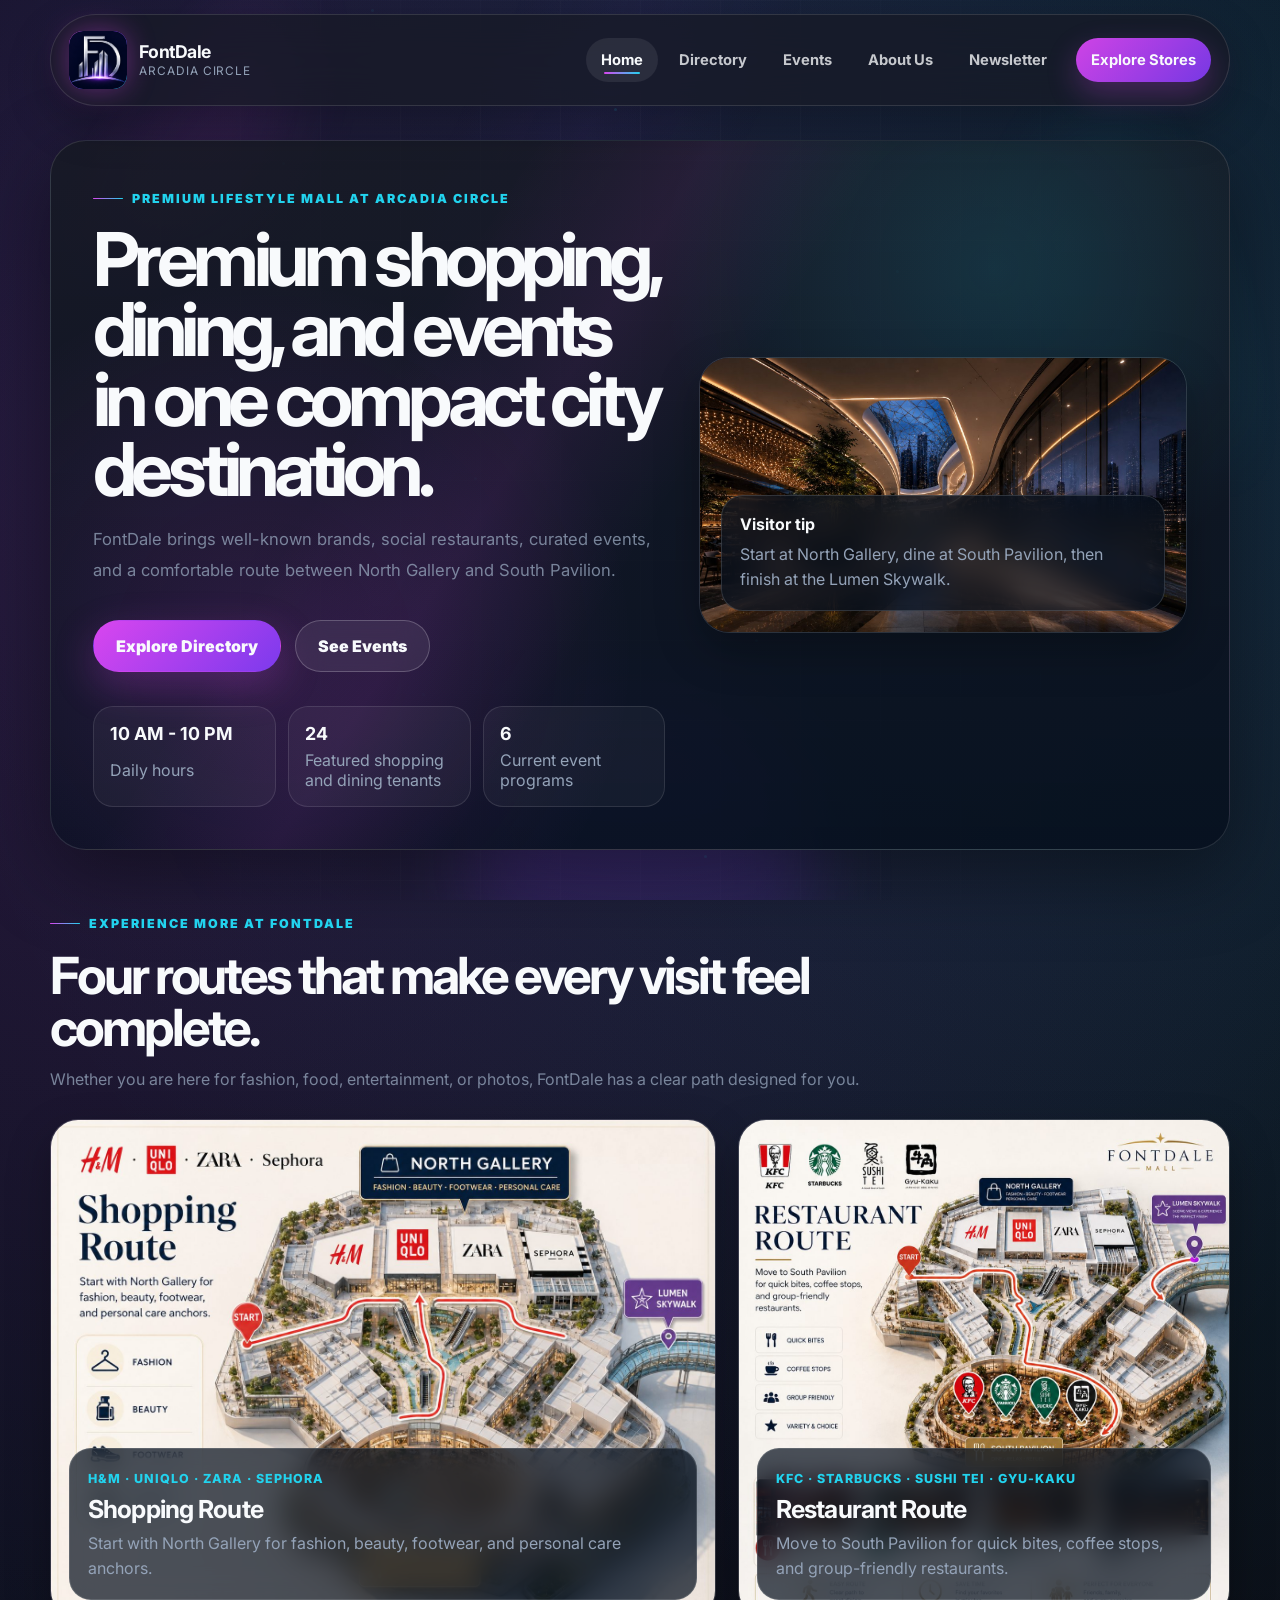
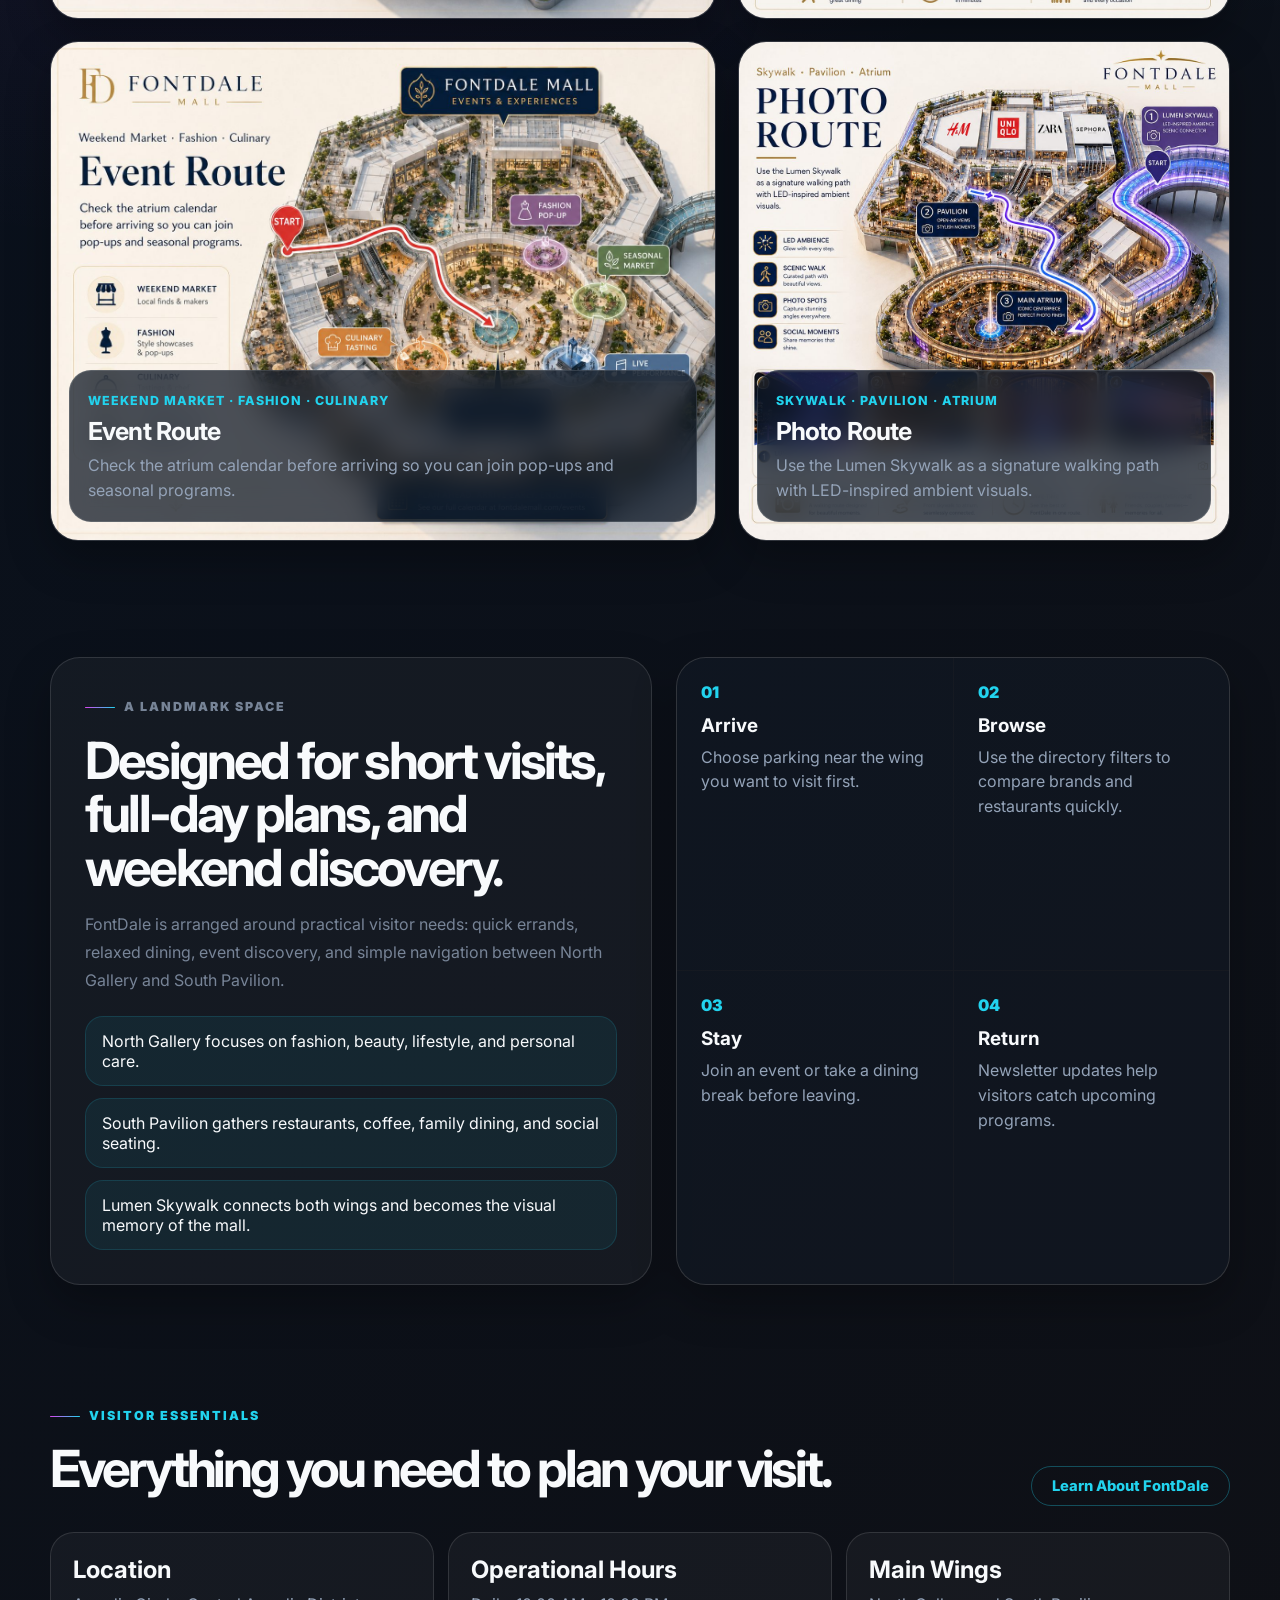
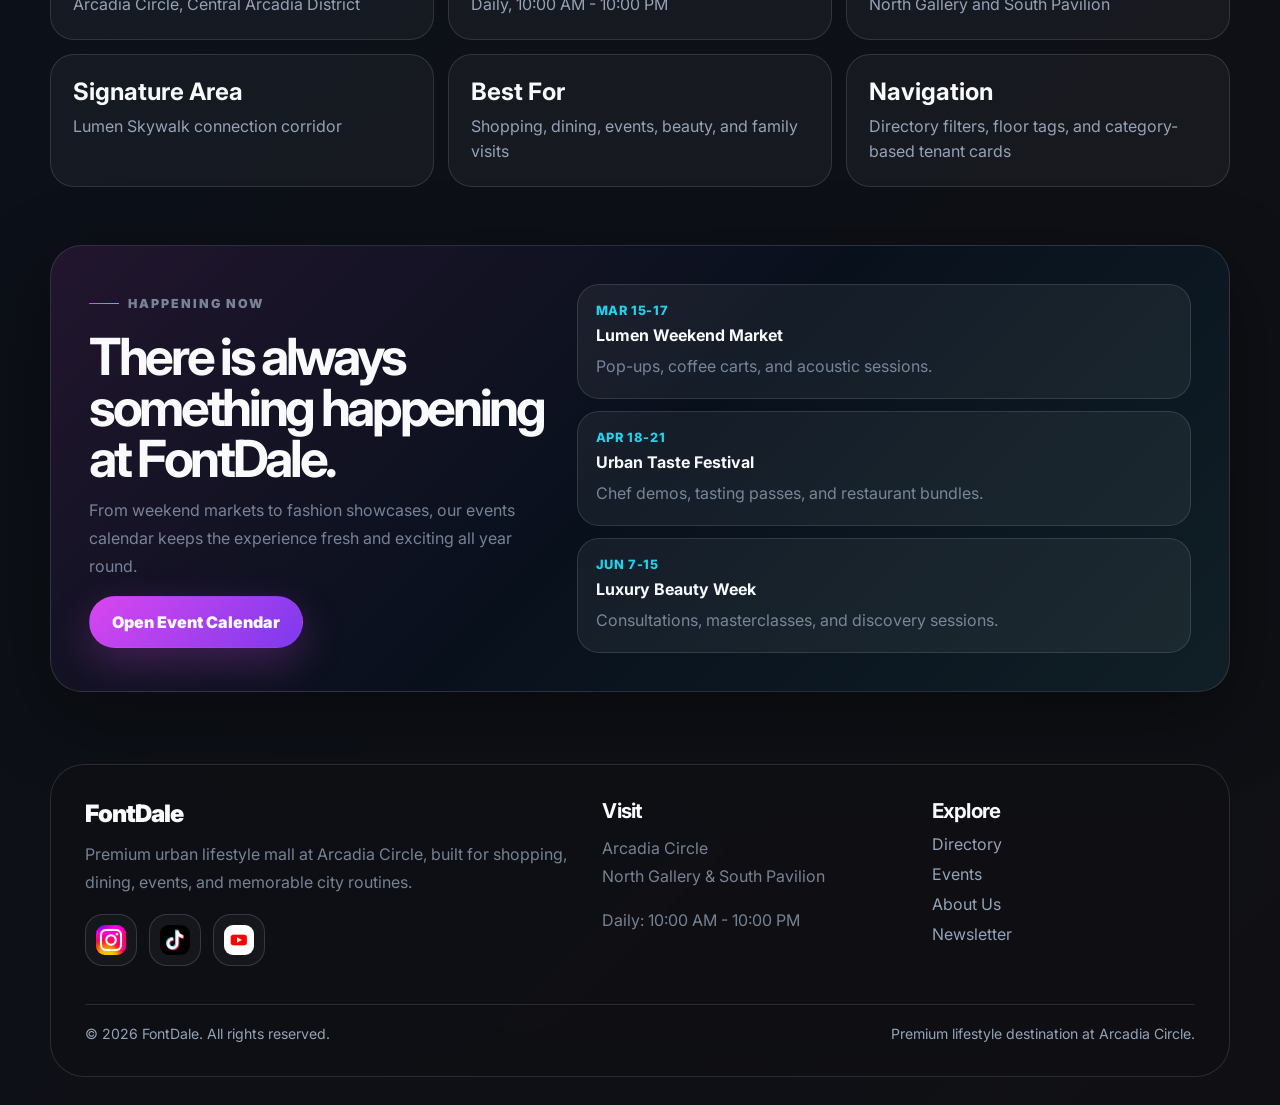
==== commit d2483b3b: "Change image file extension from .png to .jpg" ====
--- a/index.html
+++ b/index.html
@@ -70,7 +70,7 @@
     </div>
     <div class="fd-card-mosaic">
       <article class="fd-image-card hover-lift reveal-on-scroll">
-  <img src="assets/ShoppingRoute(Home)-Ai.png" alt="Shopping Route visual">
+  <img src="assets/ShoppingRoute(Home)-Ai.jpg" alt="Shopping Route visual">
   <div>
     <span>H&amp;M · UNIQLO · ZARA · Sephora</span>
     <h3>Shopping Route</h3>
@@ -191,4 +191,4 @@
 </footer>
 <script src="js/script.js"></script>
 </body>
-</html>+</html>
